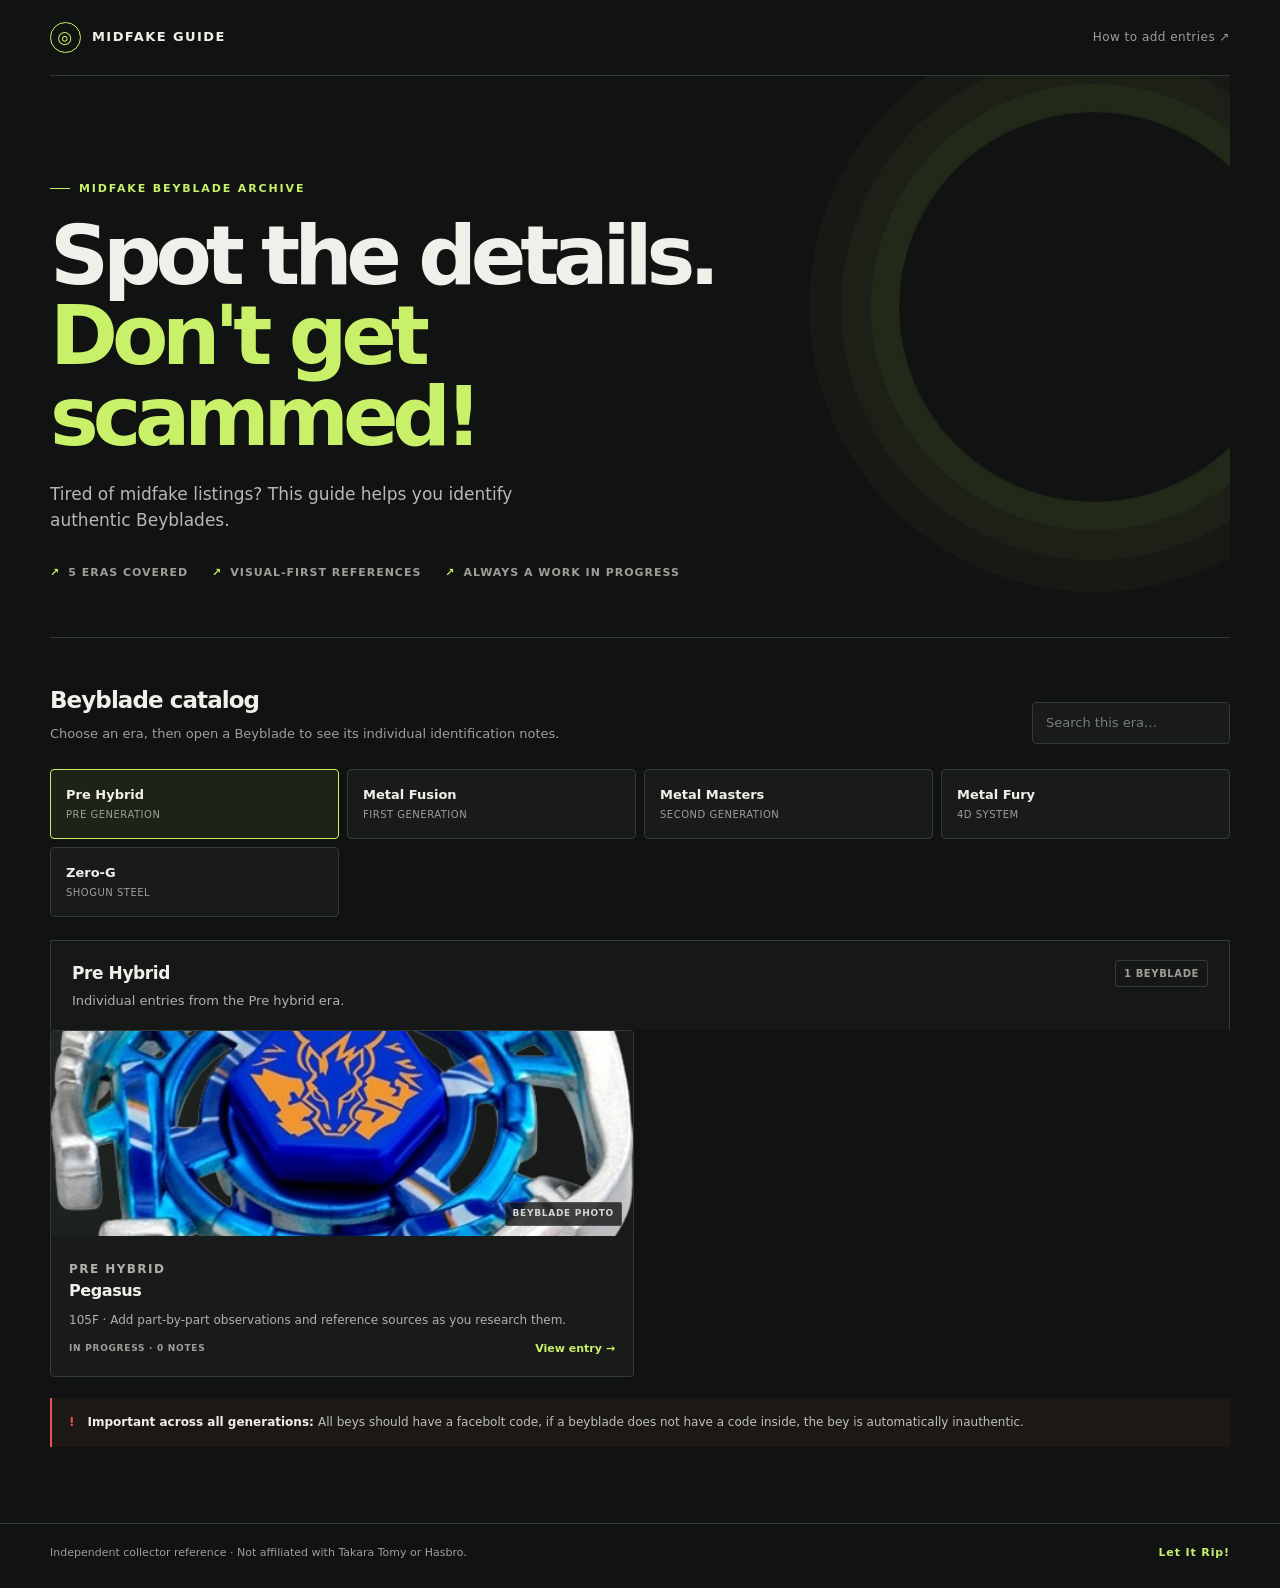
==== index.html @ 764d6b54 "Push V0.1 (Major) - Added base front end - Added a couple entries - References to source work - Imag" ====
<!doctype html>
<html lang="en">
<head>
  <meta charset="utf-8">
  <meta name="viewport" content="width=device-width, initial-scale=1">
  <meta name="theme-color" content="#111312">
  <meta name="description" content="A community-friendly visual guide to comparing Beyblade midfakes across Metal Fusion, Metal Masters, Metal Fury, and Zero-G.">
  <title>Midfake Guide — Beyblade Catalog</title>
  <link rel="icon" href="images/favicon.ico" type="image/x-icon">
  <link rel="icon" href="images/favicon.png" type="image/png">
  <style>
    :root {
      color-scheme: dark;
      --ink: #f0efe9;
      --muted: #9c9f98;
      --surface: #181b19;
      --surface-raised: #202421;
      --line: #343a35;
      --accent: #c8f169;
      --accent-ink: #171b11;
      --orange: #e75353;
      --page-width: 1180px;
    }

    * { box-sizing: border-box; }

    body {
      margin: 0;
      background: #111312;
      color: var(--ink);
      font-family: Inter, ui-sans-serif, system-ui, -apple-system, BlinkMacSystemFont, "Segoe UI", sans-serif;
      line-height: 1.55;
    }

    button, input { font: inherit; }
    button { color: inherit; }
    a { color: inherit; }

    .shell {
      width: min(var(--page-width), calc(100% - 48px));
      margin-inline: auto;
    }

    .topbar {
      min-height: 76px;
      display: flex;
      align-items: center;
      justify-content: space-between;
      gap: 20px;
      border-bottom: 1px solid var(--line);
    }

    .brand {
      display: flex;
      align-items: center;
      gap: 11px;
      color: var(--ink);
      font-size: 13px;
      font-weight: 750;
      letter-spacing: .11em;
      text-decoration: none;
      text-transform: uppercase;
    }

    .brand-mark {
      display: grid;
      width: 31px;
      height: 31px;
      place-items: center;
      border: 1px solid var(--accent);
      border-radius: 50%;
      color: var(--accent);
      font-size: 17px;
      line-height: 1;
    }

    .top-note {
      color: var(--muted);
      font-size: 12px;
      letter-spacing: .04em;
      text-decoration: none;
    }

    .top-note:hover { color: var(--accent); }
    .hero {
      position: relative;
      overflow: hidden;
      padding: clamp(54px, 9vw, 104px) 0 56px;
      border-bottom: 1px solid var(--line);
    }

    .hero::after {
      position: absolute;
      top: 35px;
      right: max(-60px, calc((100vw - var(--page-width)) / 2 - 110px));
      width: clamp(190px, 32vw, 390px);
      aspect-ratio: 1;
      border: 1px solid #c8f1691c;
      border-radius: 50%;
      box-shadow: 0 0 0 27px #c8f1690a, 0 0 0 57px #c8f16908, 0 0 0 89px #c8f16906;
      content: "";
      pointer-events: none;
    }

    .eyebrow {
      display: flex;
      align-items: center;
      gap: 9px;
      margin: 0 0 19px;
      color: var(--accent);
      font-size: 11px;
      font-weight: 800;
      letter-spacing: .17em;
      text-transform: uppercase;
    }

    .eyebrow::before {
      width: 20px;
      height: 1px;
      background: currentColor;
      content: "";
    }

    h1 {
      max-width: 720px;
      margin: 0;
      font-size: clamp(42px, 7.4vw, 82px);
      font-weight: 760;
      letter-spacing: -.075em;
      line-height: .98;
    }

    h1 span { color: var(--accent); }

    .hero-copy {
      max-width: 540px;
      margin: 24px 0 0;
      color: #b6b9b2;
      font-size: clamp(15px, 1.7vw, 17px);
    }

    .hero-meta {
      display: flex;
      flex-wrap: wrap;
      gap: 10px 24px;
      margin-top: 30px;
      color: var(--muted);
      font-size: 11px;
      font-weight: 700;
      letter-spacing: .09em;
      text-transform: uppercase;
    }

    .hero-meta span::before {
      margin-right: 8px;
      color: var(--accent);
      content: "↗";
    }

    .library { padding: 45px 0 76px; }

    .section-heading {
      display: flex;
      align-items: end;
      justify-content: space-between;
      gap: 24px;
      margin-bottom: 25px;
    }

    .section-heading h2 {
      margin: 0;
      font-size: 23px;
      letter-spacing: -.04em;
    }

    .section-heading p {
      margin: 5px 0 0;
      color: var(--muted);
      font-size: 13px;
    }

    .search {
      width: min(250px, 100%);
      padding: 10px 13px;
      border: 1px solid var(--line);
      border-radius: 4px;
      outline: none;
      background: var(--surface);
      color: var(--ink);
      font-size: 13px;
    }

    .search:focus { border-color: var(--accent); }
    .search::placeholder { color: #797e77; }

    .era-tabs {
      display: grid;
      grid-template-columns: repeat(4, 1fr);
      gap: 8px;
      margin-bottom: 23px;
    }

    .era-tab {
      min-height: 70px;
      padding: 13px 15px;
      border: 1px solid var(--line);
      border-radius: 4px;
      background: var(--surface);
      cursor: pointer;
      text-align: left;
      transition: border-color .16s ease, background .16s ease, transform .16s ease;
    }

    .era-tab:hover { transform: translateY(-2px); border-color: #68705f; }

    .era-tab[aria-selected="true"] {
      border-color: var(--accent);
      background: #c8f16912;
    }

    .era-tab-name {
      display: block;
      font-size: 13px;
      font-weight: 750;
    }

    .era-tab-range {
      display: block;
      margin-top: 2px;
      color: var(--muted);
      font-size: 10px;
      letter-spacing: .05em;
      text-transform: uppercase;
    }

    .era-overview {
      display: flex;
      align-items: start;
      justify-content: space-between;
      gap: 24px;
      padding: 19px 21px;
      border: 1px solid var(--line);
      border-bottom: 0;
      background: #151816;
    }

    .era-overview h3 {
      margin: 0;
      font-size: 17px;
      letter-spacing: -.025em;
    }

    .era-overview p {
      max-width: 690px;
      margin: 5px 0 0;
      color: #aeb2aa;
      font-size: 13px;
    }

    .era-count {
      flex: 0 0 auto;
      padding: 5px 8px;
      border: 1px solid var(--line);
      border-radius: 3px;
      color: var(--muted);
      font-size: 10px;
      font-weight: 700;
      letter-spacing: .06em;
      text-transform: uppercase;
    }

    .reference-grid {
      display: grid;
      grid-template-columns: repeat(2, minmax(0, 1fr));
      gap: 12px;
    }

    .reference-card {
      overflow: hidden;
      border: 1px solid var(--line);
      border-radius: 4px;
      background: var(--surface);
    }

    .entry-card {
      display: block;
      width: 100%;
      padding: 0;
      border: 1px solid var(--line);
      color: inherit;
      text-align: left;
      text-decoration: none;
      transition: border-color .16s ease, transform .16s ease;
    }

    .entry-card:hover, .entry-card:focus-visible {
      transform: translateY(-2px);
      border-color: var(--accent);
    }

    .entry-card:focus-visible, .back-button:focus-visible {
      outline: 2px solid var(--accent);
      outline-offset: 3px;
    }

    .entry-meta {
      display: flex;
      align-items: center;
      justify-content: space-between;
      gap: 12px;
      margin-top: 11px;
    }

    .entry-status {
      color: var(--muted);
      font-size: 9px;
      font-weight: 750;
      letter-spacing: .08em;
      text-transform: uppercase;
    }

    .entry-link {
      color: var(--accent);
      font-size: 11px;
      font-weight: 750;
    }

    .entry-detail {
      margin-top: 20px;
      border: 1px solid var(--line);
      border-radius: 4px;
      background: var(--surface);
    }

    .detail-heading {
      display: flex;
      align-items: start;
      justify-content: space-between;
      gap: 20px;
      padding: 20px;
      border-bottom: 1px solid var(--line);
    }

    .detail-heading h3 {
      margin: 0;
      font-size: clamp(22px, 4vw, 32px);
      letter-spacing: -.05em;
    }

    .detail-combo { margin: 4px 0 0; color: var(--muted); font-size: 13px; }

    .back-button {
      flex: 0 0 auto;
      padding: 9px 12px;
      border: 1px solid var(--line);
      border-radius: 3px;
      background: var(--surface-raised);
      cursor: pointer;
      font-size: 12px;
    }

    .detail-body { padding: 20px; }

    .detail-summary {
      max-width: 760px;
      margin: 0 0 22px;
      color: #c1c4bd;
      font-size: 14px;
    }

    .detail-section-title {
      margin: 0 0 11px;
      color: var(--muted);
      font-size: 10px;
      font-weight: 800;
      letter-spacing: .12em;
      text-transform: uppercase;
    }

    .evidence-grid {
      display: grid;
      grid-template-columns: repeat(2, minmax(0, 1fr));
      gap: 11px;
    }

    .evidence-card {
      overflow: hidden;
      border: 1px solid var(--line);
      border-radius: 3px;
      background: #151816;
    }

    .evidence-image {
      position: relative;
      display: grid;
      min-height: 155px;
      place-items: center;
      overflow: hidden;
      background: radial-gradient(ellipse at center, #c8f16912, transparent 56%), #191d1a;
    }

    .evidence-image img {
      position: absolute;
      inset: 0;
      width: 100%;
      height: 100%;
      object-fit: cover;
    }

    .evidence-placeholder {
      max-width: 220px;
      padding: 15px;
      color: var(--muted);
      font-size: 11px;
      text-align: center;
    }

    .evidence-copy { padding: 14px; }
    .evidence-copy h5 { margin: 0; font-size: 14px; }
    .evidence-copy p { margin: 7px 0 0; color: #aeb2aa; font-size: 12px; }

    .evidence-source {
      display: inline-block;
      margin-top: 10px;
      color: var(--accent);
      font-size: 11px;
      font-weight: 700;
      text-decoration-thickness: 1px;
      text-underline-offset: 3px;
    }

    .shared-check {
      margin-top: 18px;
      padding: 15px 16px;
      border-left: 2px solid var(--orange);
      background: #e783530c;
    }

    .shared-check h4 { margin: 0; font-size: 13px; }
    .shared-check p { margin: 5px 0 0; color: #bdc0b9; font-size: 12px; }
    .detail-empty { padding: 25px; border: 1px dashed var(--line); color: var(--muted); font-size: 13px; }

    .reference-image {
      position: relative;
      display: grid;
      min-height: 205px;
      place-items: center;
      overflow: hidden;
      background:
        radial-gradient(ellipse at 50% 53%, #c8f16914, transparent 39%),
        linear-gradient(135deg, #222723, #171a18 65%);
    }

    .reference-image::before,
    .reference-image::after {
      position: absolute;
      width: 165px;
      height: 165px;
      border: 1px solid #c8f16920;
      border-radius: 50%;
      content: "";
    }

    .reference-image::after { width: 118px; height: 118px; border-color: #c8f16918; }

    .top-illustration {
      z-index: 1;
      width: 98px;
      height: 98px;
      filter: drop-shadow(0 13px 16px #0008);
      transform: rotate(-12deg);
    }

    .reference-image img {
      position: absolute;
      z-index: 2;
      width: 100%;
      height: 100%;
      object-fit: cover;
    }

    .image-caption {
      position: absolute;
      z-index: 3;
      right: 11px;
      bottom: 10px;
      padding: 4px 7px;
      border: 1px solid #ffffff20;
      border-radius: 2px;
      background: #111312c9;
      color: #d3d5cf;
      font-size: 9px;
      font-weight: 700;
      letter-spacing: .08em;
      text-transform: uppercase;
    }

    .reference-copy { padding: 17px 18px 19px; }

    .card-label {
      margin: 0 0 5px;
      color: var(--accent);
      font-size: 9px;
      font-weight: 800;
      letter-spacing: .12em;
      text-transform: uppercase;
    }

    .reference-copy h4 {
      margin: 0;
      font-size: 16px;
      letter-spacing: -.025em;
    }

    .reference-copy > p {
      margin: 7px 0 0;
      color: #aeb2aa;
      font-size: 12px;
    }

    .empty-state {
      grid-column: 1 / -1;
      padding: 36px 20px;
      border: 1px dashed var(--line);
      color: var(--muted);
      text-align: center;
    }

    .note {
      display: flex;
      gap: 13px;
      margin-top: 21px;
      padding: 15px 17px;
      border-left: 2px solid var(--orange);
      background: #e783530c;
      color: #bdc0b9;
      font-size: 12px;
    }

    .note strong { color: var(--ink); }
    .note-mark { color: var(--orange); font-weight: 900; }

    footer {
      border-top: 1px solid var(--line);
      color: var(--muted);
      font-size: 11px;
    }

    .footer-inner {
      display: flex;
      justify-content: space-between;
      gap: 20px;
      padding: 20px 0 27px;
    }

    .footer-inner p { margin: 0; }
    .footer-tag { color: var(--accent); font-weight: 750; letter-spacing: .08em; }

    @media (max-width: 700px) {
      .shell { width: min(100% - 32px, var(--page-width)); }
      .top-note { max-width: 145px; text-align: right; }
      .hero { padding: 58px 0 45px; }
      .hero::after { top: 25px; right: -100px; opacity: .7; }
      .section-heading { align-items: stretch; flex-direction: column; gap: 14px; }
      .search { width: 100%; }
      .era-tabs { grid-template-columns: repeat(2, minmax(0, 1fr)); }
      .reference-grid { grid-template-columns: repeat(2, minmax(0, 1fr)); }
      .evidence-grid { grid-template-columns: 1fr; }
      .era-overview { padding: 16px; }
      .reference-image { min-height: 190px; }
      .detail-heading { flex-direction: column-reverse; }
    }

    @media (prefers-reduced-motion: reduce) {
      *, *::before, *::after { scroll-behavior: auto !important; transition-duration: .01ms !important; }
    }

    @media (max-width: 460px) {
      .reference-grid { grid-template-columns: 1fr; }
    }
  </style>
</head>
<body>
  <header class="shell topbar">
    <a class="brand" href="index.html" aria-label="Midfake Guide home">
      <span class="brand-mark" aria-hidden="true">◎</span>
      Midfake Guide
    </a>
    <a class="top-note" href="how-to-add.html">How to add entries ↗</a>
  </header>
  <main>
    <section class="shell hero" aria-labelledby="page-title">
      <p class="eyebrow">Midfake Beyblade Archive</p>
      <h1 id="page-title">Spot the details.<br><span>Don't get scammed!</span></h1>
      <p class="hero-copy">Tired of midfake listings? This guide helps you identify authentic Beyblades.</p>
      <div class="hero-meta" aria-label="Guide details">
        <span>5 eras covered</span>
        <span>Visual-first references</span>
        <span>Always a work in progress</span>
      </div>
    </section>

    <section class="shell library" aria-labelledby="library-title">
      <div class="section-heading">
        <div>
          <h2 id="library-title">Beyblade catalog</h2>
          <p>Choose an era, then open a Beyblade to see its individual identification notes.</p>
        </div>
        <label>
          <span hidden>Search Beyblades in the selected era</span>
          <input class="search" id="search" type="search" placeholder="Search this era…" autocomplete="off">
        </label>
      </div>

      <div class="era-tabs" id="era-tabs" role="tablist" aria-label="Beyblade eras"></div>
      <div class="era-overview" id="era-overview" aria-live="polite"></div>
      <div class="reference-grid" id="reference-grid"></div>
      <aside class="note">
        <span class="note-mark" aria-hidden="true">!</span>
        <div><strong>Important across all generations: </strong>All beys should have a facebolt code, if a beyblade does not have a code inside, the bey is automatically inauthentic.</div>
      </aside>
    </section>
  </main>

  <footer>
    <div class="shell footer-inner">
      <p>Independent collector reference · Not affiliated with Takara Tomy or Hasbro.</p>
      <p class="footer-tag">Let It Rip!</p>
    </div>
  </footer>

  <script src="catalog-data.js"></script>
  <script>
    const { eras, beys } = window.MIDFAKE_CATALOG;
    const tabs = document.getElementById("era-tabs");
    const overview = document.getElementById("era-overview");
    const grid = document.getElementById("reference-grid");
    const search = document.getElementById("search");
    const eraFromHash = window.location.hash.slice(1);
    let activeEra = eras.some((era) => era.id === eraFromHash) ? eraFromHash : eras[0].id;

    function renderTabs() {
      tabs.innerHTML = eras.map((era) => `
        <button class="era-tab" id="tab-${era.id}" type="button" role="tab"
          aria-selected="${era.id === activeEra}" aria-controls="reference-grid"
          tabindex="${era.id === activeEra ? "0" : "-1"}" data-era="${era.id}">
          <span class="era-tab-name">${era.name}</span>
          <span class="era-tab-range">${era.range}</span>
        </button>
      `).join("");
    }

    function topIllustration() {
      return `<svg class="top-illustration" viewBox="0 0 100 100" aria-hidden="true">
        <path d="M50 5 64 25 89 19 77 42 95 59 69 63 63 89 48 70 27 84 30 58 7 47 30 35 27 11 47 27Z" fill="#c8f169" fill-opacity=".92"/>
        <circle cx="50" cy="49" r="20" fill="#202820" stroke="#f0efe9" stroke-opacity=".8" stroke-width="2"/>
        <circle cx="50" cy="49" r="8" fill="#e78353"/>
        <circle cx="50" cy="49" r="3" fill="#f0efe9"/>
      </svg>`;
    }

    function escapeHtml(value) {
      return String(value).replace(/[&<>"']/g, (character) => ({
        "&": "&amp;", "<": "&lt;", ">": "&gt;", '"': "&quot;", "'": "&#39;"
      })[character]);
    }

    function renderCatalog() {
      const era = eras.find((item) => item.id === activeEra);
      const query = search.value.trim().toLowerCase();
      const matches = beys.filter((bey) => bey.era === activeEra && (
        `${bey.name} ${bey.combo} ${bey.summary} ${bey.observations.map((item) => `${item.component} ${item.note}`).join(" ")}`
          .toLowerCase().includes(query)
      ));

      overview.innerHTML = `
        <div>
          <h3 id="active-era-title">${era.name}</h3>
          <p>${era.description}</p>
        </div>
        <span class="era-count">${matches.length} ${matches.length === 1 ? "Beyblade" : "Beyblades"}</span>
      `;

      grid.setAttribute("role", "tabpanel");
      grid.setAttribute("aria-labelledby", `tab-${era.id}`);
      grid.innerHTML = matches.length
        ? matches.map((bey) => `
          <a class="reference-card entry-card" href="bey.html?id=${encodeURIComponent(bey.id)}">
            <div class="reference-image">
              ${topIllustration()}
              ${bey.image ? `<img src="${escapeHtml(bey.image)}" alt="${escapeHtml(bey.imageAlt)}" loading="lazy">` : ""}
              <span class="image-caption">${bey.image ? "Beyblade photo" : "Add a photo"}</span>
            </div>
            <div class="reference-copy">
              <p class="card-label">${escapeHtml(era.name)}</p>
              <h4>${escapeHtml(bey.name)}</h4>
              <p>${bey.combo ? `${escapeHtml(bey.combo)} · ` : ""}${escapeHtml(bey.summary || "Catalog entry — identification notes to be added.")}</p>
              <span class="entry-meta">
                <span class="entry-status">${escapeHtml(bey.status)} · ${bey.observations.length} note${bey.observations.length === 1 ? "" : "s"}</span>
                <span class="entry-link">View entry →</span>
              </span>
            </div>
          </a>
        `).join("")
        : `<p class="empty-state">${query ? `No Beyblades match “${escapeHtml(query)}”. Try another search.` : "No Beyblade entries yet. See the how-to-add guide to get started."}</p>`;
    }

    tabs.addEventListener("click", (event) => {
      const button = event.target.closest("[data-era]");
      if (!button) return;
      activeEra = button.dataset.era;
      search.value = "";
      history.replaceState(null, "", `#${activeEra}`);
      renderTabs();
      renderCatalog();
      document.getElementById(`tab-${activeEra}`).focus();
    });

    tabs.addEventListener("keydown", (event) => {
      const currentIndex = eras.findIndex((era) => era.id === activeEra);
      let nextIndex = currentIndex;
      if (event.key === "ArrowRight") nextIndex = (currentIndex + 1) % eras.length;
      if (event.key === "ArrowLeft") nextIndex = (currentIndex - 1 + eras.length) % eras.length;
      if (nextIndex !== currentIndex) {
        event.preventDefault();
        activeEra = eras[nextIndex].id;
        search.value = "";
        history.replaceState(null, "", `#${activeEra}`);
        renderTabs();
        renderCatalog();
        document.getElementById(`tab-${activeEra}`).focus();
      }
    });

    window.addEventListener("hashchange", () => {
      const selectedEra = window.location.hash.slice(1);
      if (!eras.some((era) => era.id === selectedEra)) return;
      activeEra = selectedEra;
      search.value = "";
      renderTabs();
      renderCatalog();
    });

    search.addEventListener("input", () => {
      renderCatalog();
    });

    renderTabs();
    renderCatalog();
  </script>
</body>
</html>
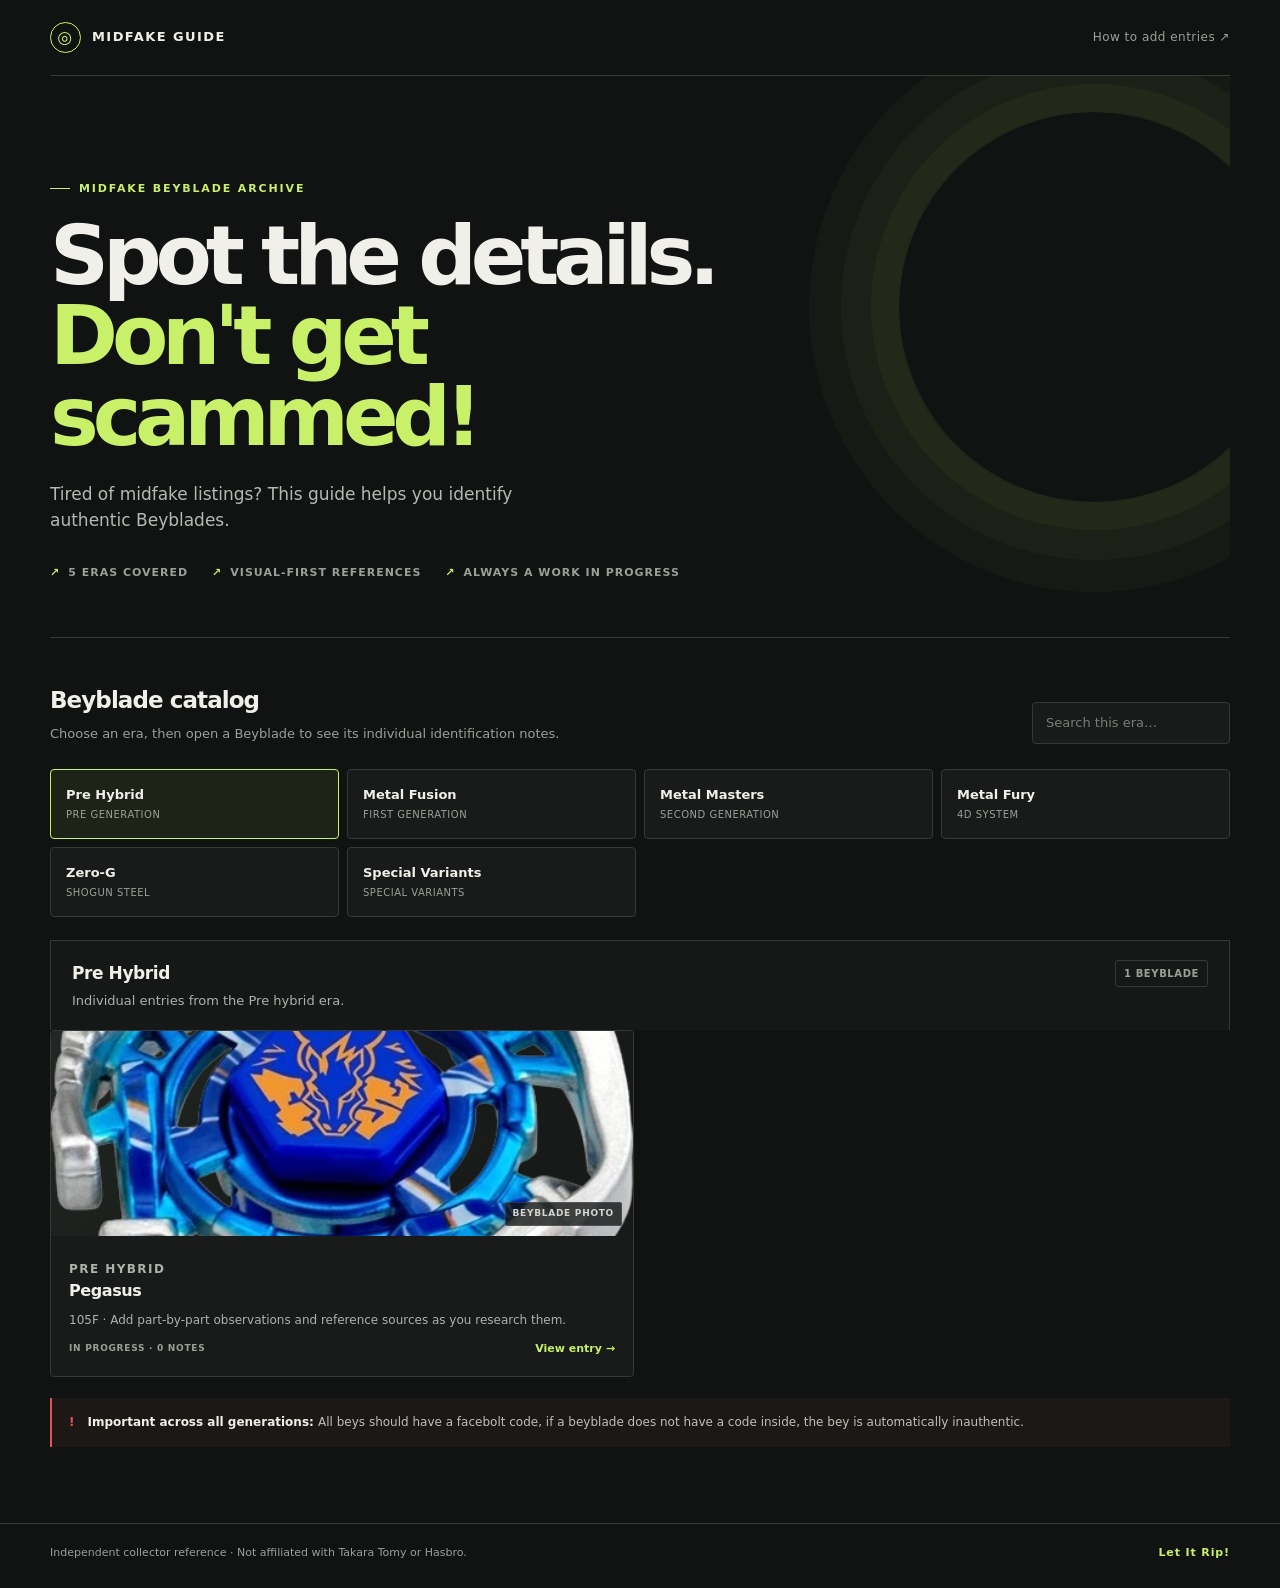
==== commit 832b65a5: "Minor push V0.2.2 - Converted all images to webp for performance - Added info for dark bull - Added " ====
--- a/index.html
+++ b/index.html
@@ -7,7 +7,6 @@
   <meta name="description" content="A community-friendly visual guide to comparing Beyblade midfakes across Metal Fusion, Metal Masters, Metal Fury, and Zero-G.">
   <title>Midfake Guide — Beyblade Catalog</title>
   <link rel="icon" href="images/favicon.ico" type="image/x-icon">
-  <link rel="icon" href="images/favicon.png" type="image/png">
   <style>
     :root {
       color-scheme: dark;
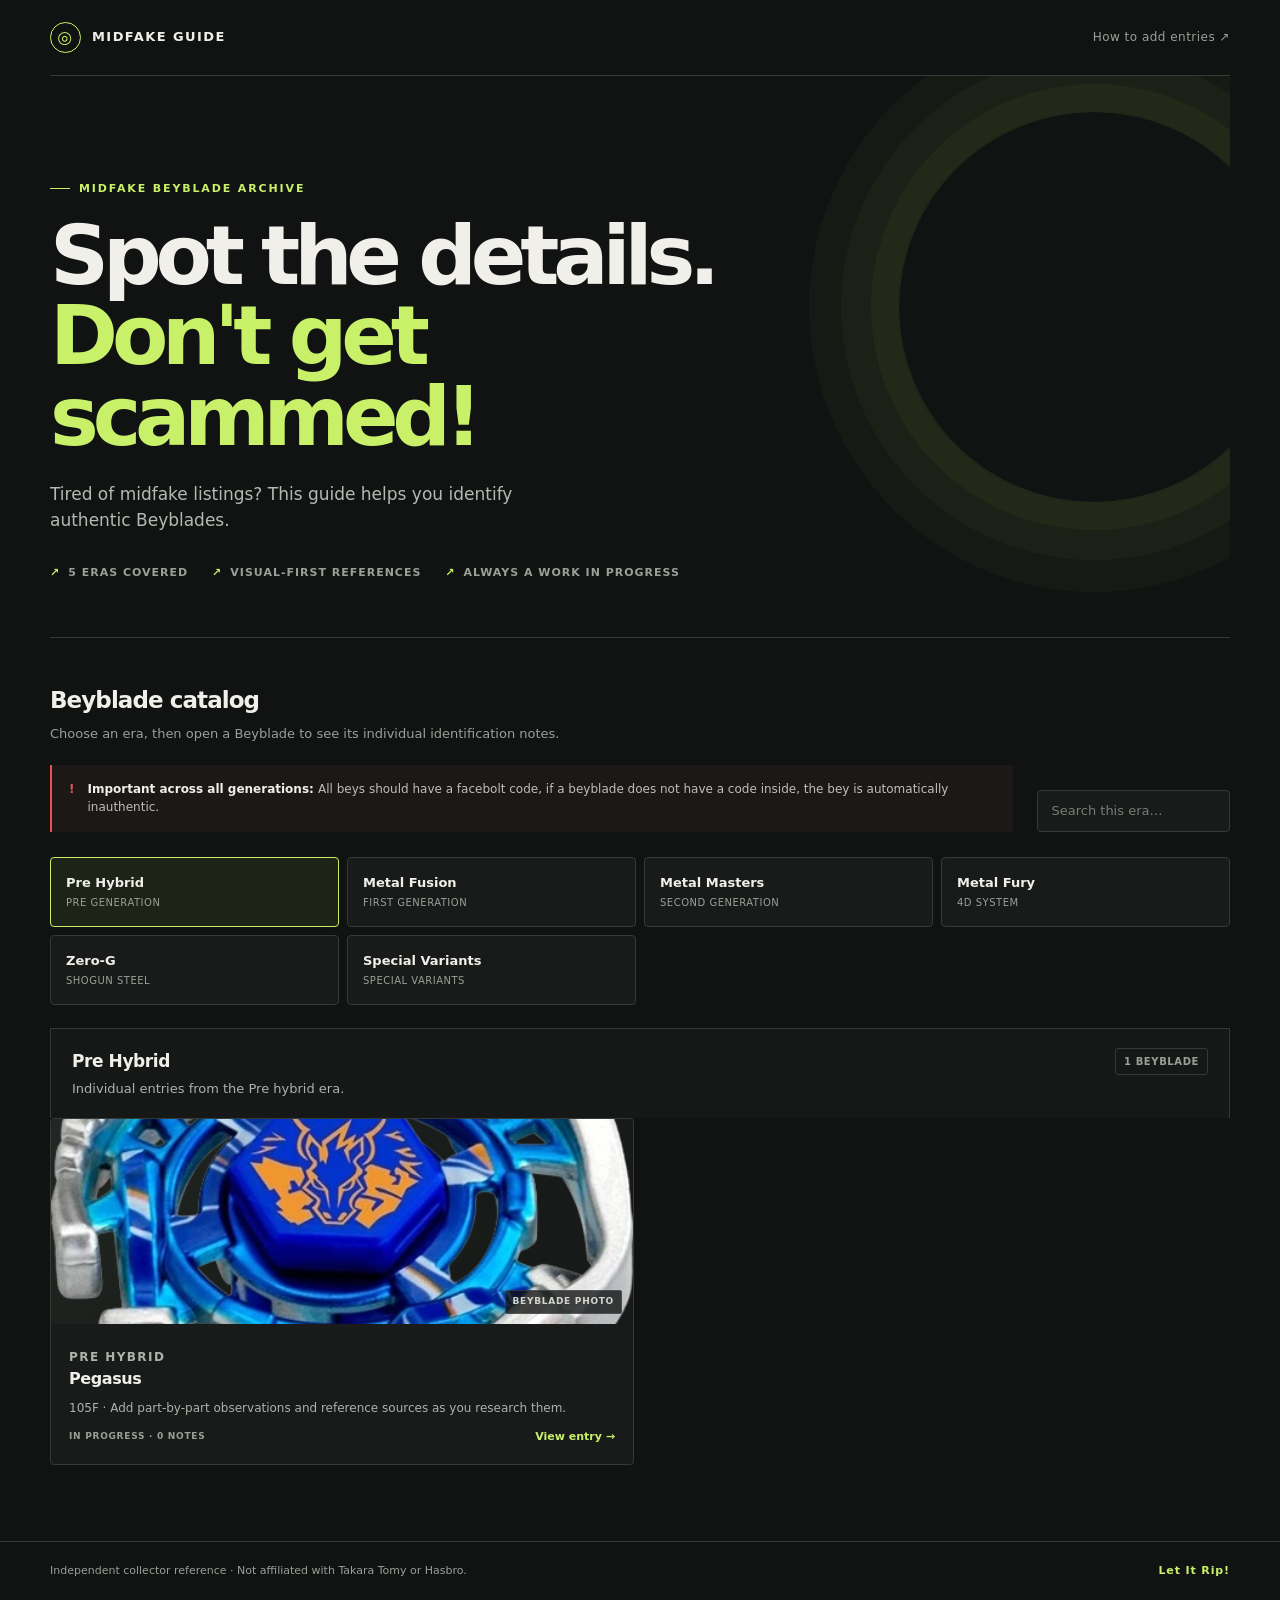
==== commit dd72d876: "Minor push V0.2.4 - Pushed important not to above the catagory list - added additional info on diabl" ====
--- a/index.html
+++ b/index.html
@@ -604,6 +604,9 @@
         <div>
           <h2 id="library-title">Beyblade catalog</h2>
           <p>Choose an era, then open a Beyblade to see its individual identification notes.</p>
+          <aside class="note">
+         <span class="note-mark" aria-hidden="true">!</span>
+        <div><strong>Important across all generations: </strong>All beys should have a facebolt code, if a beyblade does not have a code inside, the bey is automatically inauthentic.</div>
         </div>
         <label>
           <span hidden>Search Beyblades in the selected era</span>
@@ -614,9 +617,6 @@
       <div class="era-tabs" id="era-tabs" role="tablist" aria-label="Beyblade eras"></div>
       <div class="era-overview" id="era-overview" aria-live="polite"></div>
       <div class="reference-grid" id="reference-grid"></div>
-      <aside class="note">
-        <span class="note-mark" aria-hidden="true">!</span>
-        <div><strong>Important across all generations: </strong>All beys should have a facebolt code, if a beyblade does not have a code inside, the bey is automatically inauthentic.</div>
       </aside>
     </section>
   </main>
@@ -636,7 +636,21 @@
     const grid = document.getElementById("reference-grid");
     const search = document.getElementById("search");
     const eraFromHash = window.location.hash.slice(1);
+    const savedReturnEra = sessionStorage.getItem("catalog-return-era");
+    const savedReturnScroll = Number(sessionStorage.getItem("catalog-return-scroll"));
+    const savedReturnSearch = sessionStorage.getItem("catalog-return-search");
+    const shouldRestorePosition = savedReturnEra === eraFromHash
+      && eras.some((era) => era.id === savedReturnEra)
+      && Number.isFinite(savedReturnScroll);
     let activeEra = eras.some((era) => era.id === eraFromHash) ? eraFromHash : eras[0].id;
+
+    if (shouldRestorePosition && savedReturnSearch !== null) {
+      search.value = savedReturnSearch;
+    }
+
+    sessionStorage.removeItem("catalog-return-era");
+    sessionStorage.removeItem("catalog-return-scroll");
+    sessionStorage.removeItem("catalog-return-search");
 
     function renderTabs() {
       tabs.innerHTML = eras.map((era) => `
@@ -744,8 +758,21 @@
       renderCatalog();
     });
 
+    grid.addEventListener("click", (event) => {
+      const card = event.target.closest(".entry-card");
+      if (!card || event.button !== 0 || event.ctrlKey || event.metaKey || event.shiftKey || event.altKey) return;
+
+      sessionStorage.setItem("catalog-return-era", activeEra);
+      sessionStorage.setItem("catalog-return-scroll", String(window.scrollY));
+      sessionStorage.setItem("catalog-return-search", search.value);
+    });
+
     renderTabs();
     renderCatalog();
+
+    if (shouldRestorePosition) {
+      requestAnimationFrame(() => window.scrollTo(0, savedReturnScroll));
+    }
   </script>
 </body>
 </html>
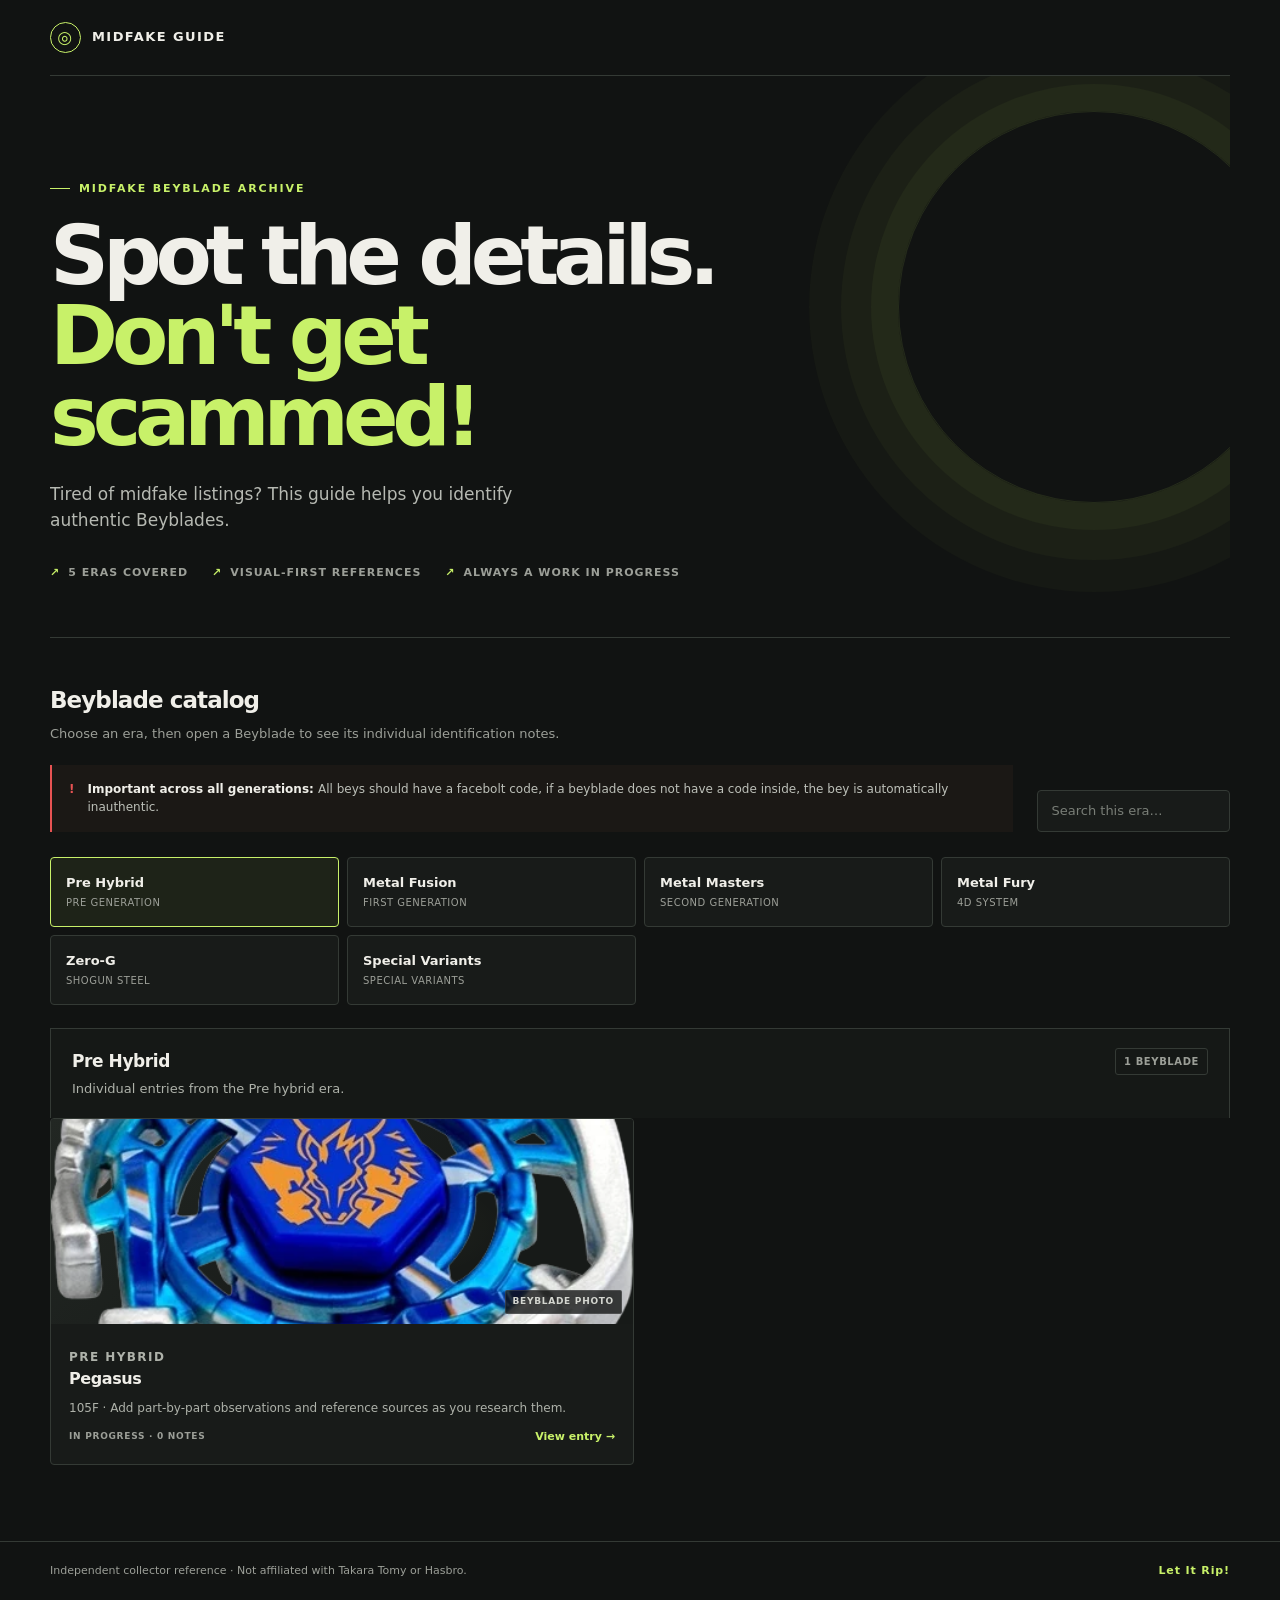
==== commit 2695618f: "Minor push V0.2.6 Added info: Dark capricorne Adjustments: removed "how to add entries"" ====
--- a/index.html
+++ b/index.html
@@ -585,7 +585,6 @@
       <span class="brand-mark" aria-hidden="true">◎</span>
       Midfake Guide
     </a>
-    <a class="top-note" href="how-to-add.html">How to add entries ↗</a>
   </header>
   <main>
     <section class="shell hero" aria-labelledby="page-title">
